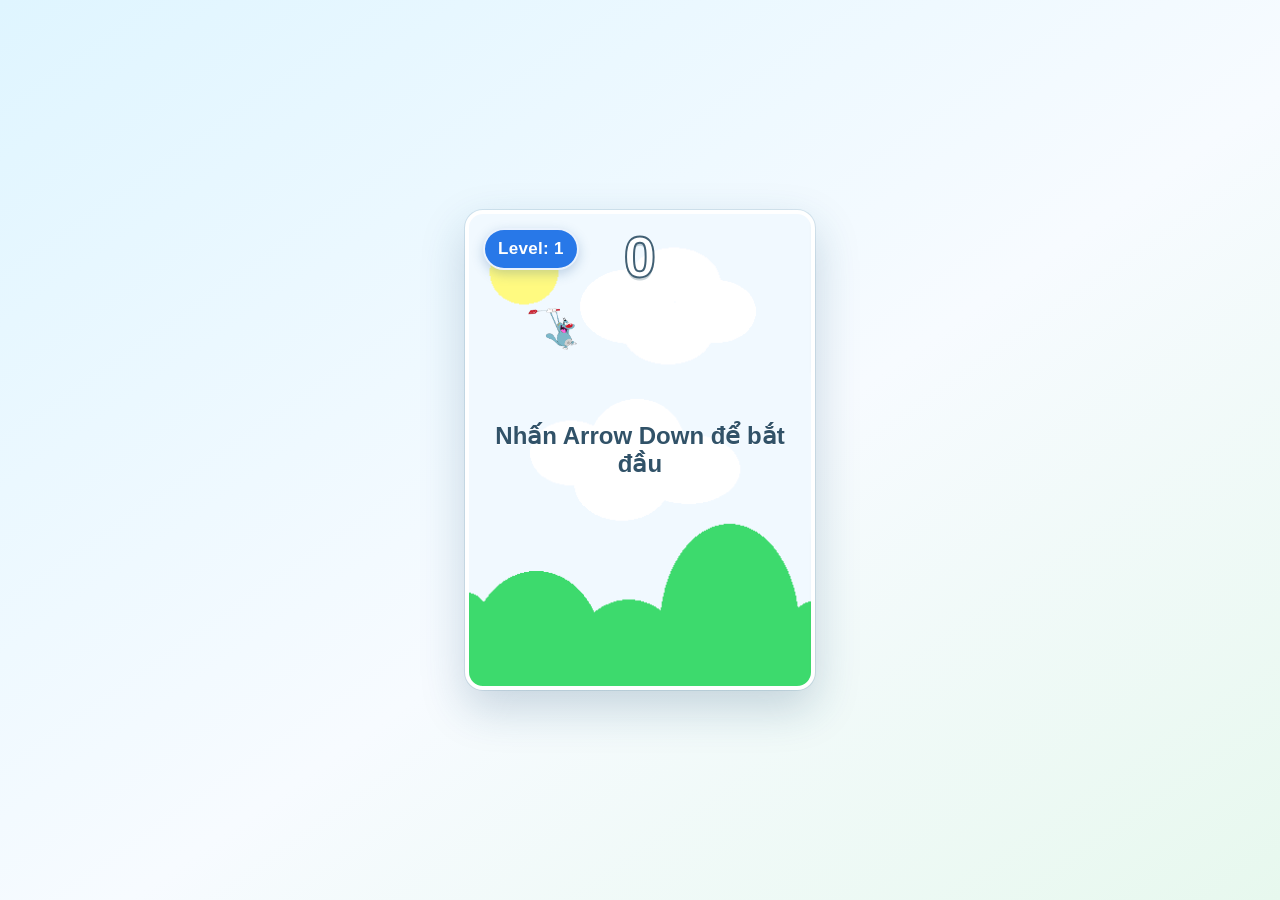
==== flappybird/index.html @ 4cfa3e58 "flappy bird" ====
﻿<!DOCTYPE html>
<html lang="vi">
<head>
    <meta charset="utf-8" />
    <meta name="viewport" content="width=device-width, initial-scale=1" />
    <title>Flappy Bird</title>
    <link href="css/style.css" rel="stylesheet" />
</head>
<body>
    <div id="container">
        <div id="bird"></div>
        <div id="pole_1" class="pole"></div>
        <div id="pole_2" class="pole"></div>
        <button id="play_btn" type="button">Nhấn Arrow Down để bắt đầu</button>
        <span id="level">Level: 1</span>
        <span id="score">0</span>
        <div id="level_notice" aria-live="polite"></div>
    </div>
    <button id="restart_btn" type="button">Chơi lại</button>
    <script src="js/jquery.min.js"></script>
    <script src="js/script.js"></script>
</body>
</html>
---- flappybird/css/style.css ----
﻿/* Clean, bright arcade presentation */
* { box-sizing: border-box; }

body {
    min-height: 100vh;
    margin: 0;
    display: grid;
    place-items: center;
    background: linear-gradient(145deg, #dff5ff, #f7fbff 55%, #e7f8ee);
    font-family: Arial, Helvetica, sans-serif;
}

#container {
    position: relative;
    width: min(350px, 94vw);
    height: min(480px, 82vh);
    min-height: 400px;
    overflow: hidden;
    margin: 24px auto;
    border: 4px solid #fff;
    border-radius: 18px;
    background: #c9edff url('../sprites/bg.png') center / cover;
    box-shadow: 0 18px 45px rgba(27, 79, 112, .22), 0 0 0 1px rgba(30, 93, 130, .12);
}

#bird {
    position: absolute;
    z-index: 2;
    top: 20%;
    left: 15%;
    width: 65px;
    height: 42px;
    background: url('../sprites/oggy.png') center / contain no-repeat;
    transform-origin: center;
    transition: filter .15s ease;
}

.pole {
    position: absolute;
    z-index: 1;
    right: -64px;
    width: 60px;
    height: 160px;
    border: 3px solid #18884b;
    background: linear-gradient(90deg, #20c968, #45e681 48%, #17b958);
    box-shadow: inset 5px 0 0 rgba(255,255,255,.2), 0 3px 7px rgba(0,0,0,.12);
}
#pole_1 { top: 0; border-top: 0; border-radius: 0 0 8px 8px; }
#pole_2 { bottom: 0; border-bottom: 0; border-radius: 8px 8px 0 0; }

#score {
    position: absolute;
    z-index: 3;
    top: 14px;
    left: 50%;
    width: auto;
    padding: 0 12px;
    color: #fff;
    font-size: 58px;
    font-weight: 900;
    line-height: 1;
    text-align: center;
    -webkit-text-stroke: 2px #315268;
    text-shadow: 0 3px 0 rgba(28, 70, 93, .25);
    transform: translateX(-50%);
    pointer-events: none;
}

#level {
    position: absolute;
    z-index: 5;
    top: 14px;
    left: 14px;
    padding: 9px 13px;
    border: 2px solid rgba(255,255,255,.9);
    border-radius: 999px;
    background: #2878e8;
    color: #fff;
    font-size: 17px;
    font-weight: 800;
    letter-spacing: .3px;
    box-shadow: 0 4px 12px rgba(35, 91, 150, .25);
    transition: background .25s, transform .25s, box-shadow .25s;
    pointer-events: none;
}
#level.level-2 { background: #7b55d9; }
#level.level-3 { background: #ed8b24; }
#level.level-4 { background: #e34555; }
#level.level-up { animation: level-pop .65s ease; }

#level_notice {
    position: absolute;
    z-index: 6;
    top: 42%;
    left: 50%;
    width: 90%;
    color: #fff;
    font-size: clamp(32px, 10vw, 46px);
    font-weight: 900;
    letter-spacing: 2px;
    text-align: center;
    text-shadow: 0 4px 0 rgba(30, 66, 92, .55), 0 0 20px rgba(255,255,255,.8);
    opacity: 0;
    pointer-events: none;
    transform: translate(-50%, -35%) scale(.65);
}
#level_notice.show { animation: level-banner 1.25s ease-out both; }

#play_btn {
    position: absolute;
    z-index: 4;
    inset: 0;
    display: block;
    width: 100%;
    height: 100%;
    padding: 0 22px;
    border: 0;
    background: rgba(255,255,255,.08);
    color: #315268;
    font-size: 24px;
    font-weight: 800;
    text-shadow: 0 1px 0 white;
    cursor: pointer;
}
#play_btn:hover { background: rgba(255,255,255,.18); }

#restart_btn {
    position: fixed;
    z-index: 10;
    top: 50%;
    left: 50%;
    display: none;
    padding: 16px 28px;
    border: 0;
    border-radius: 14px;
    background: #fff;
    color: #315268;
    box-shadow: 0 12px 35px rgba(27, 79, 112, .24);
    font-size: 23px;
    font-weight: 800;
    cursor: pointer;
    transform: translate(-50%, -50%);
}
#restart_btn:hover { background: #eff8ff; }

@keyframes level-pop {
    0%, 100% { transform: scale(1); }
    40% { transform: scale(1.3) rotate(-4deg); box-shadow: 0 0 0 8px rgba(255,255,255,.3), 0 7px 20px rgba(35,91,150,.35); }
}
@keyframes level-banner {
    0% { opacity: 0; transform: translate(-50%, -35%) scale(.65); }
    18% { opacity: 1; transform: translate(-50%, 0) scale(1.08); }
    35% { transform: translate(-50%, 0) scale(1); }
    78% { opacity: 1; transform: translate(-50%, 0) scale(1); }
    100% { opacity: 0; transform: translate(-50%, 15%) scale(.95); }
}
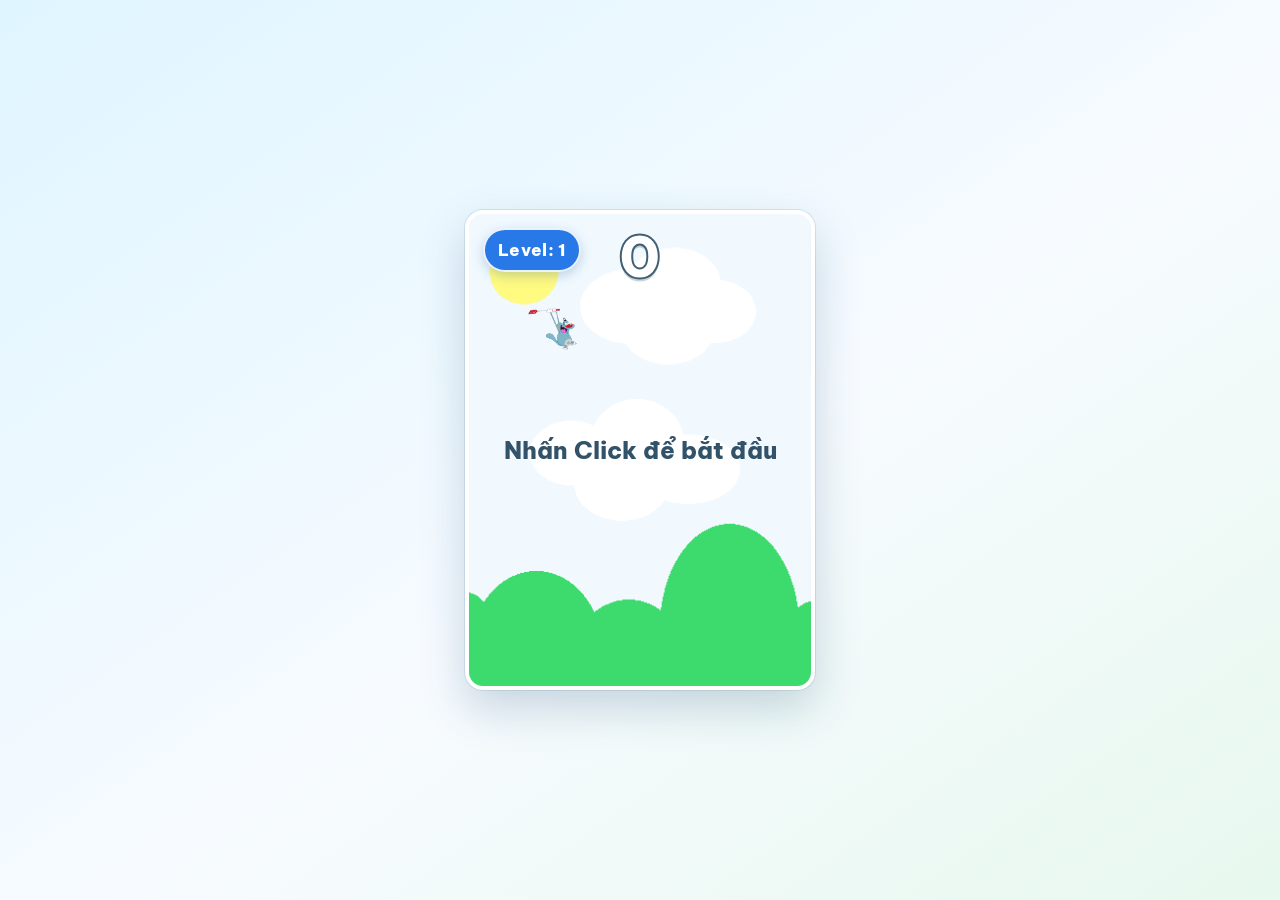
==== commit 07f73d1b: "update flappy bird" ====
--- a/flappybird/index.html
+++ b/flappybird/index.html
@@ -4,6 +4,9 @@
     <meta charset="utf-8" />
     <meta name="viewport" content="width=device-width, initial-scale=1" />
     <title>Flappy Bird</title>
+    <link rel="preconnect" href="https://fonts.googleapis.com" />
+    <link rel="preconnect" href="https://fonts.gstatic.com" crossorigin />
+    <link href="https://fonts.googleapis.com/css2?family=Be+Vietnam+Pro:wght@400;500;600;700;800;900&display=swap" rel="stylesheet" />
     <link href="css/style.css" rel="stylesheet" />
 </head>
 <body>
@@ -11,12 +14,18 @@
         <div id="bird"></div>
         <div id="pole_1" class="pole"></div>
         <div id="pole_2" class="pole"></div>
-        <button id="play_btn" type="button">Nhấn Arrow Down để bắt đầu</button>
+        <button id="play_btn" type="button">Nhấn Click để bắt đầu</button>
         <span id="level">Level: 1</span>
         <span id="score">0</span>
         <div id="level_notice" aria-live="polite"></div>
+        <section id="end_panel" aria-live="assertive" aria-labelledby="end_title" hidden>
+            <div class="end_card">
+                <h1 id="end_title">Game Over</h1>
+                <p id="final_score">Điểm: 0</p>
+                <button id="restart_btn" type="button">Chơi lại</button>
+            </div>
+        </section>
     </div>
-    <button id="restart_btn" type="button">Chơi lại</button>
     <script src="js/jquery.min.js"></script>
     <script src="js/script.js"></script>
 </body>
--- a/flappybird/css/style.css
+++ b/flappybird/css/style.css
@@ -7,8 +7,10 @@
     display: grid;
     place-items: center;
     background: linear-gradient(145deg, #dff5ff, #f7fbff 55%, #e7f8ee);
-    font-family: Arial, Helvetica, sans-serif;
+    font-family: "Be Vietnam Pro", "Noto Sans", Arial, sans-serif;
 }
+
+button { font-family: inherit; }
 
 #container {
     position: relative;
@@ -41,8 +43,8 @@
     right: -64px;
     width: 60px;
     height: 160px;
-    border: 3px solid #18884b;
-    background: linear-gradient(90deg, #20c968, #45e681 48%, #17b958);
+    border: 3px solid #c73866;
+    background: linear-gradient(90deg, #df5a96, #dd4388 48%, #e35092);
     box-shadow: inset 5px 0 0 rgba(255,255,255,.2), 0 3px 7px rgba(0,0,0,.12);
 }
 #pole_1 { top: 0; border-top: 0; border-radius: 0 0 8px 8px; }
@@ -124,24 +126,48 @@
 }
 #play_btn:hover { background: rgba(255,255,255,.18); }
 
-#restart_btn {
-    position: fixed;
+#end_panel {
+    position: absolute;
     z-index: 10;
-    top: 50%;
-    left: 50%;
-    display: none;
-    padding: 16px 28px;
-    border: 0;
-    border-radius: 14px;
+    inset: 0;
+    display: grid;
+    place-items: center;
+    padding: 24px;
+    background: rgba(24, 48, 67, .48);
+    backdrop-filter: blur(3px);
+}
+#end_panel[hidden] { display: none; }
+
+.end_card {
+    width: 100%;
+    padding: 24px 20px;
+    border-radius: 16px;
     background: #fff;
     color: #315268;
-    box-shadow: 0 12px 35px rgba(27, 79, 112, .24);
-    font-size: 23px;
+    text-align: center;
+    box-shadow: 0 10px 28px rgba(20, 56, 78, .25);
+}
+#end_title {
+    margin: 0 0 12px;
+    color: #e34555;
+    font-size: 32px;
+    font-weight: 900;
+    line-height: 1.2;
+}
+#final_score { margin: 0 0 18px; font-size: 20px; font-weight: 700; }
+
+#restart_btn {
+    padding: 13px 24px;
+    border: 0;
+    border-radius: 999px;
+    background: #2878e8;
+    color: #fff;
+    box-shadow: 0 5px 13px rgba(35, 91, 150, .25);
+    font-size: 17px;
     font-weight: 800;
     cursor: pointer;
-    transform: translate(-50%, -50%);
 }
-#restart_btn:hover { background: #eff8ff; }
+#restart_btn:hover { background: #1764ca; }
 
 @keyframes level-pop {
     0%, 100% { transform: scale(1); }
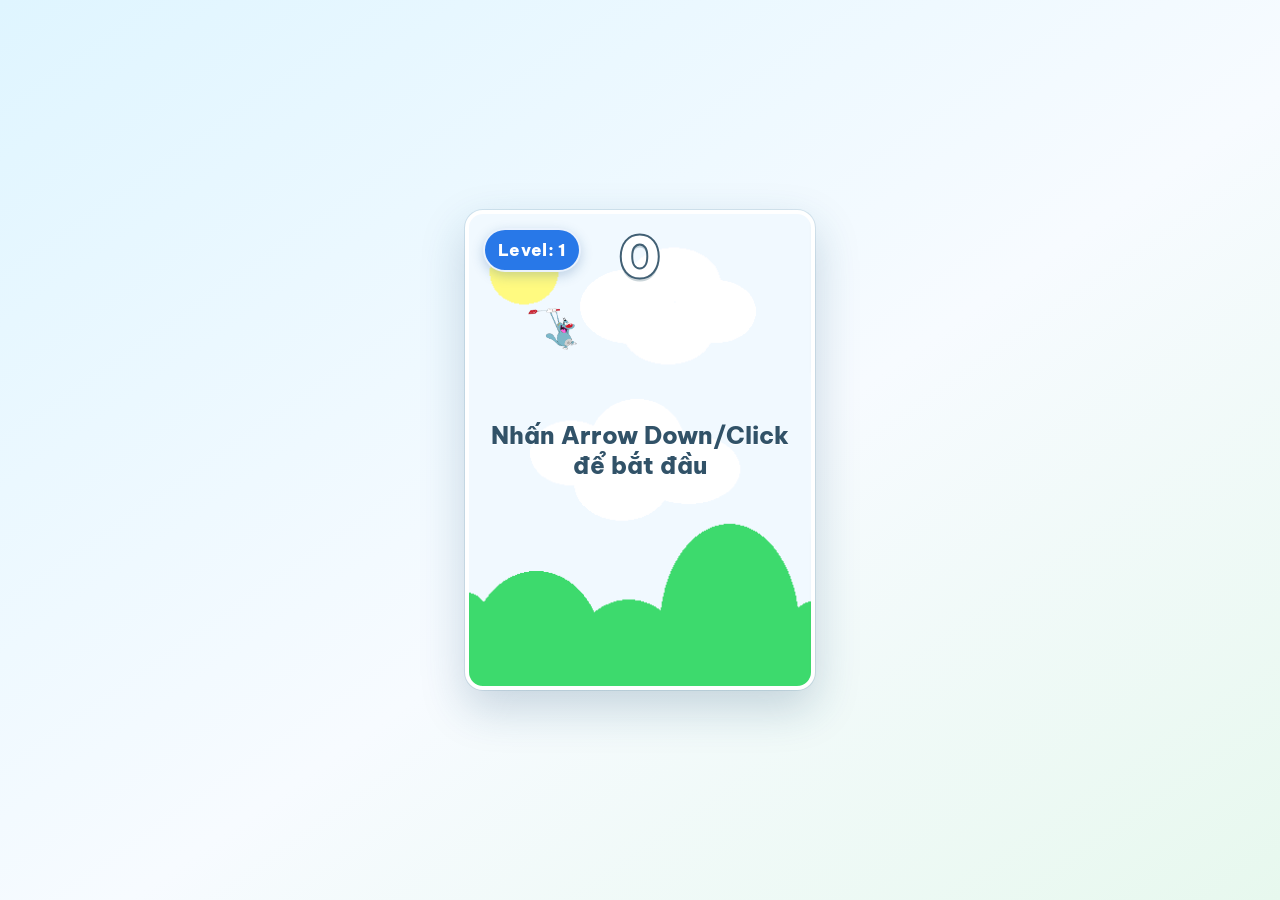
==== commit 4f41896b: "update tính năng highest score" ====
--- a/flappybird/index.html
+++ b/flappybird/index.html
@@ -14,7 +14,7 @@
         <div id="bird"></div>
         <div id="pole_1" class="pole"></div>
         <div id="pole_2" class="pole"></div>
-        <button id="play_btn" type="button">Nhấn Click để bắt đầu</button>
+        <button id="play_btn" type="button">Nhấn Arrow Down/Click để bắt đầu</button>
         <span id="level">Level: 1</span>
         <span id="score">0</span>
         <div id="level_notice" aria-live="polite"></div>
@@ -22,6 +22,7 @@
             <div class="end_card">
                 <h1 id="end_title">Game Over</h1>
                 <p id="final_score">Điểm: 0</p>
+                <p id="high_score">Kỷ lục: 0</p>
                 <button id="restart_btn" type="button">Chơi lại</button>
             </div>
         </section>
--- a/flappybird/css/style.css
+++ b/flappybird/css/style.css
@@ -92,19 +92,22 @@
 
 #level_notice {
     position: absolute;
-    z-index: 6;
-    top: 42%;
+    z-index: 7;
+    top: 38%;
     left: 50%;
     width: 90%;
-    color: #fff;
-    font-size: clamp(32px, 10vw, 46px);
+    padding: 0;
+    color: #ffdf3e;
+    font-size: clamp(24px, 8vw, 36px);
     font-weight: 900;
-    letter-spacing: 2px;
+    letter-spacing: 1px;
     text-align: center;
-    text-shadow: 0 4px 0 rgba(30, 66, 92, .55), 0 0 20px rgba(255,255,255,.8);
+    -webkit-text-stroke: 1px #6b3f16;
+    text-shadow: 0 3px 0 #6b3f16, 0 0 12px rgba(255,255,255,.9);
+    box-shadow: none;
     opacity: 0;
     pointer-events: none;
-    transform: translate(-50%, -35%) scale(.65);
+    transform: translate(-50%, -50%) scale(.65);
 }
 #level_notice.show { animation: level-banner 1.25s ease-out both; }
 
@@ -154,7 +157,8 @@
     font-weight: 900;
     line-height: 1.2;
 }
-#final_score { margin: 0 0 18px; font-size: 20px; font-weight: 700; }
+#final_score { margin: 0 0 8px; font-size: 20px; font-weight: 700; }
+#high_score { margin: 0 0 18px; color: #e28b16; font-size: 18px; font-weight: 800; }
 
 #restart_btn {
     padding: 13px 24px;
@@ -174,9 +178,9 @@
     40% { transform: scale(1.3) rotate(-4deg); box-shadow: 0 0 0 8px rgba(255,255,255,.3), 0 7px 20px rgba(35,91,150,.35); }
 }
 @keyframes level-banner {
-    0% { opacity: 0; transform: translate(-50%, -35%) scale(.65); }
-    18% { opacity: 1; transform: translate(-50%, 0) scale(1.08); }
-    35% { transform: translate(-50%, 0) scale(1); }
-    78% { opacity: 1; transform: translate(-50%, 0) scale(1); }
-    100% { opacity: 0; transform: translate(-50%, 15%) scale(.95); }
+    0% { opacity: 0; transform: translate(-50%, -50%) scale(.65); }
+    18% { opacity: 1; transform: translate(-50%, -50%) scale(1.08); }
+    35% { transform: translate(-50%, -50%) scale(1); }
+    78% { opacity: 1; transform: translate(-50%, -50%) scale(1); }
+    100% { opacity: 0; transform: translate(-50%, -50%) scale(.95); }
 }
